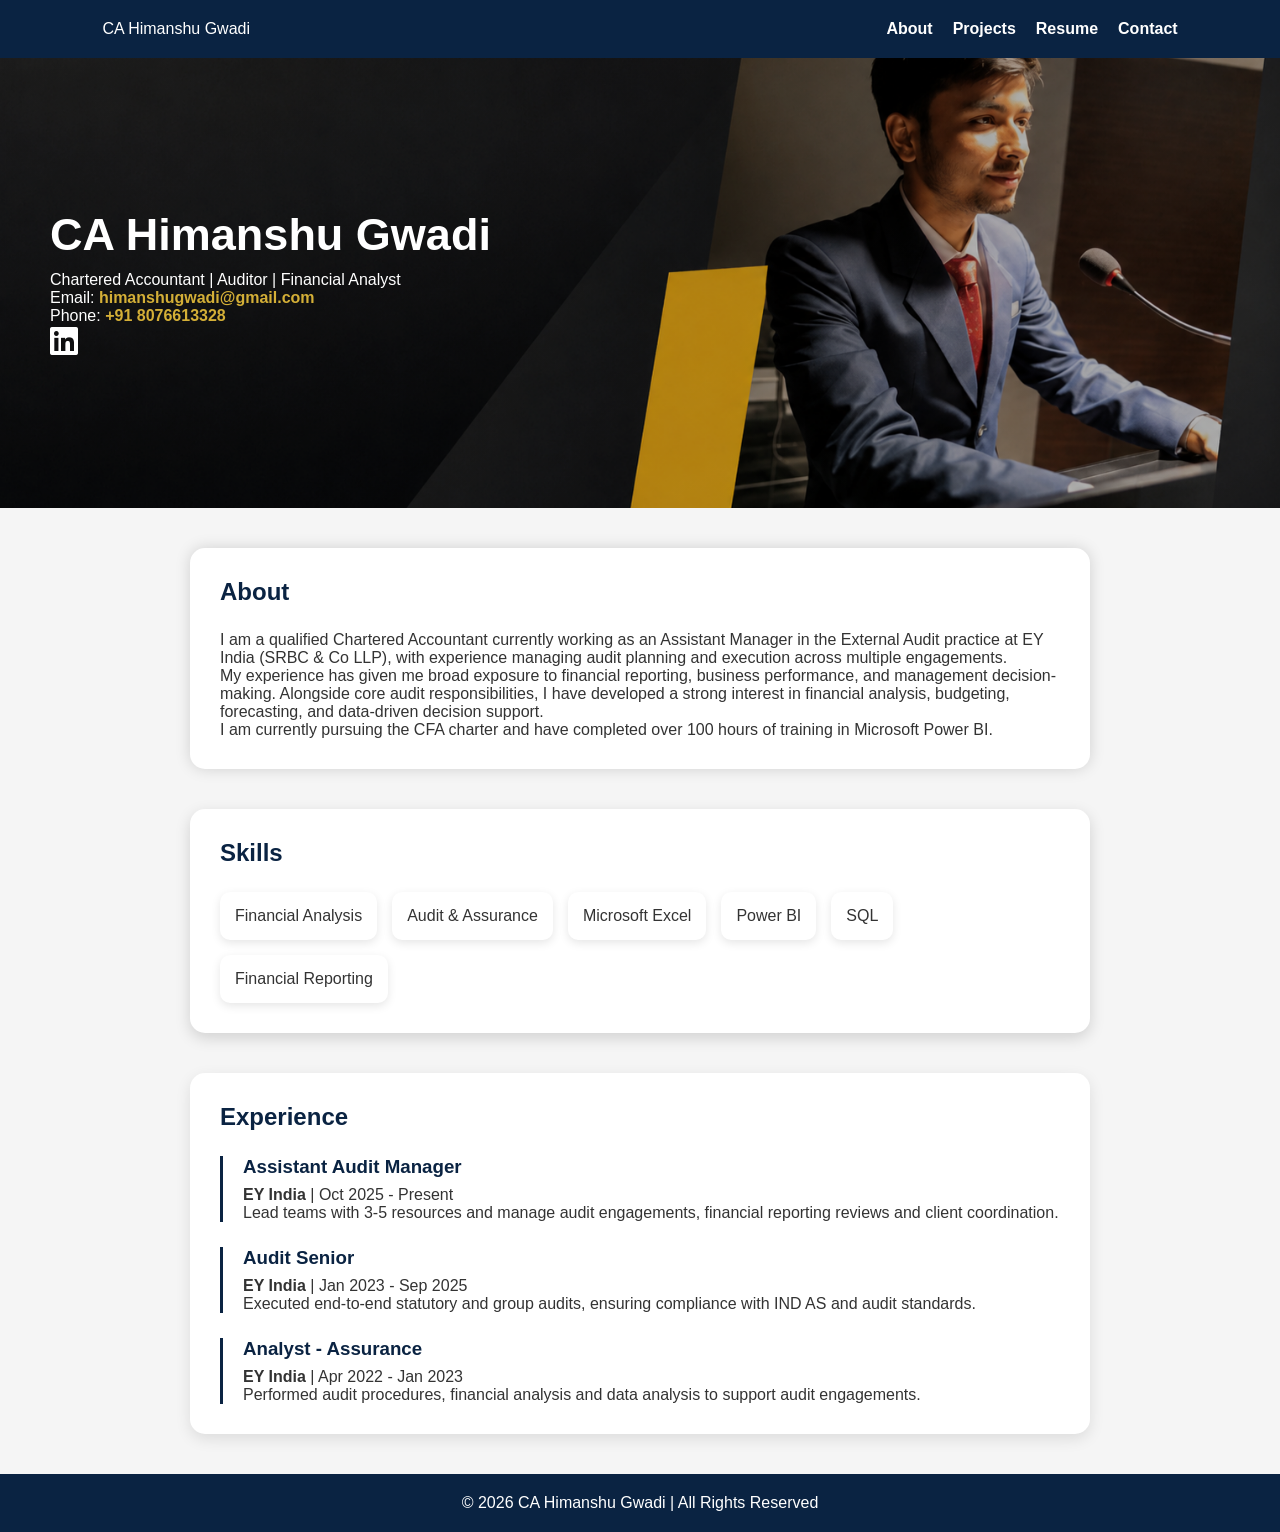
==== index.html @ 2fbb3cd6 "Update index.html" ====
<!DOCTYPE html>
<html lang="en">

  <head>
    <meta charset="UTF-8">
    <title>CA Himanshu Gwadi | Chartered Accountant | Auditor | Financial Analyst</title>
    <meta name="description" content="CA Himanshu Gwadi - Chartered Accountant, Auditor and Financial Analyst. Experienced in Audit, Financial Reporting, Power BI, Excel and SQL.">
   <meta name="keywords" content="CA Himanshu Gwadi, Chartered Accountant, Auditor, Financial Analyst, EY India, Power BI">
    <link rel="stylesheet" href="./style.css">

  </head>
    
  <body>
  <!DOCTYPE html>
<html lang="en">
<head>
<meta charset="UTF-8">
<meta name="viewport" content="width=device-width, initial-scale=1.0">
<title>CA Himanshu Gwadi</title>
<link rel="stylesheet" href="style.css">
  <link rel="stylesheet" href="https://cdnjs.cloudflare.com/ajax/libs/font-awesome/6.5.1/css/all.min.css">
</head>
<body>

<header>
    <div class="logo">CA Himanshu Gwadi</div>

    <nav>
        <ul>
            <li><a href="#about">About</a></li>
          <li><a href="Project.html">Projects</a></li>
 <li>
  <a href="https://drive.google.com/file/d/1YlxK0AJlgb9xte6IPtw3_lzF6dj2iViG/view" target="_blank">
    Resume
  </a>
          </li>           
              
            <li><a href="contact.html">Contact</a></li>
        </ul>
    </nav>
</header>

<section class="hero">
    <div class="hero-text">
        <h1>CA Himanshu Gwadi</h1>
        <p>Chartered Accountant | Auditor | Financial Analyst</p>
      <p>Email: <a class="gold-link" href="mailto:himanshugwadi@gmail.com">himanshugwadi@gmail.com</a></p>

<p>Phone: <a class="gold-link" href="tel:+918076613328">+91 8076613328</a></p>
      
<p>
<a href="https://www.linkedin.com/in/himanshu-gwadi" target="_blank">
<i class="fa-brands fa-linkedin fa-2x"></i>
</a>
</p>
    </div>

    
</section>

<section id="about">
    <h2>About</h2>

    <p>
        I am a qualified Chartered Accountant currently working as an Assistant Manager in the External Audit practice at EY India (SRBC & Co LLP), with experience managing audit planning and execution across multiple engagements.
    </p>

    <p>
        My experience has given me broad exposure to financial reporting, business performance, and management decision-making. Alongside core audit responsibilities, I have developed a strong interest in financial analysis, budgeting, forecasting, and data-driven decision support.
    </p>

    <p>
        I am currently pursuing the CFA charter and have completed over 100 hours of training in Microsoft Power BI.
    </p>
</section>
  <section id="skills">
    <h2>Skills</h2>

  <div class="skills-grid">
    <div class="skill-box">Financial Analysis</div>
    <div class="skill-box">Audit & Assurance</div>
    <div class="skill-box">Microsoft Excel</div>
    <div class="skill-box">Power BI</div>
    <div class="skill-box">SQL</div>
    <div class="skill-box">Financial Reporting</div>
  </div>
  </section>
  <section id="experience">
    <h2>Experience</h2>
<div class="exp-item">
<h3>Assistant Audit Manager</h3>
<p><strong>EY India</strong> | Oct 2025 - Present</p>
<p>Lead teams with 3-5 resources and manage audit engagements, financial reporting reviews and client coordination.</p>
</div>

<div class="exp-item">
<h3>Audit Senior</h3>
<p><strong>EY India</strong> | Jan 2023 - Sep 2025</p>
<p>Executed end-to-end statutory and group audits, ensuring compliance with IND AS and audit standards.</p>
</div>

<div class="exp-item">
<h3>Analyst - Assurance</h3>
<p><strong>EY India</strong> | Apr 2022 - Jan 2023</p>
<p>Performed audit procedures, financial analysis and data analysis to support audit engagements.</p>
</div>
  
  </section>



<footer>
    <p>© 2026 CA Himanshu Gwadi | All Rights Reserved</p>
</footer>

<script src="script.js"></script>

    <script  src="./script.js"></script>

  </body>
  
</html>
---- style.css ----
*{
margin:0;
padding:0;
box-sizing:border-box;
font-family:Arial,sans-serif;
scroll-behavior:smooth;
}

body{
background:#f5f5f5;
color:#333;
}

header{
display:flex;
justify-content:space-between;
align-items:center;
padding:20px 8%;
background:#0a2342;
color:white;
position:sticky;
top:0;
}

nav ul{
display:flex;
list-style:none;
gap:20px;
}

nav a{
color:white;
text-decoration:none;
font-weight:bold;
}

.hero{
display:flex;
justify-content:center;
align-items:center;
gap:50px;
padding:80px 10%;
flex-wrap:wrap;
}

.hero-image img{
width:300px;
height:300px;
border-radius:50%;
object-fit:cover;
border:5px solid #0a2342;
}

.hero-text h1{
font-size:45px;
margin-bottom:10px;
}

.hero-text button{
padding:12px 25px;
border:none;
background:#0a2342;
color:white;
cursor:pointer;
margin-top:20px;
}

section{
padding:80px 10%;
}

h2{
margin-bottom:25px;
color:#0a2342;
}

.card{
background:white;
padding:20px;
margin-bottom:20px;
border-radius:10px;
box-shadow:0 2px 10px rgba(0,0,0,0.1);
}

form{
display:flex;
flex-direction:column;
gap:15px;
}

input,textarea{
padding:12px;
border:1px solid #ccc;
border-radius:5px;
}

textarea{
height:120px;
}

form button{
padding:12px;
background:#0a2342;
color:white;
border:none;
cursor:pointer;
}

footer{
text-align:center;
padding:20px;
background:#0a2342;
color:white;
}
.project-card{
    width:90%;
    max-width:800px;
    margin:30px auto;
    background:white;
    padding:20px;
    border-radius:10px;
    box-shadow:0 0 10px rgba(0,0,0,0.15);
}

.project-card img{
    width:100%;
    border-radius:10px;
}

.project-card h2{
    margin-top:15px;
}
.hero{
    background:
    linear-gradient(rgba(0,0,0,0.20),
    rgba(0,0,0,0.20)),
    url('banner.jpg');

    background-size: cover;
    background-position: center;
    background-repeat: no-repeat;

    min-height: 450px;
    display: flex;
    align-items: center;
    justify-content: space-between;
    padding: 50px;
    flex-wrap:wrap;
gap:50px;
}

.hero h1,
.hero p{
    color: white;
}
.fa-linkedin{
    color:white;
}
.hero a{
    text-decoration: none;
}

.gold-link,
.gold-link:link,
.gold-link:visited{
    color:#d4af37 !important;
    font-weight:600;
}

.gold-link:hover{
    color:#e6c55a !important;
}
#about{
    width: 90%;
    max-width: 900px;
    margin: 40px auto;
    background: white;
    padding: 30px;
    border-radius: 15px;
    box-shadow: 0 0 15px rgba(0,0,0,0.15);
}
#skills{
    width: 90%;
    max-width: 900px;
    margin: 40px auto;
    background: white;
    padding: 30px;
    border-radius: 15px;
    box-shadow: 0 5px 15px rgba(0,0,0,0.15);
    }

#skills .card{
    background: white;
    padding: 30px;
    border-radius: 15px;
    box-shadow: 0 8px 25px rgba(0,0,0,0.15);
}

#skills p{
    margin: 10px 0;
    font-weight: 500;
}
.skills-grid{
    display:flex;
    flex-wrap:wrap;
    gap:15px;
    margin-top:20px;
}

.skill-box{
    background:white;
    padding:15px;
    border-radius:10px;
    box-shadow:0 3px 10px rgba(0,0,0,0.1);
    text-align:center;
}
#experience{
    width:90%;
    max-width:900px;
    margin:40px auto;
}

#experience .card{
    background:white;
    padding:25px;
    margin-bottom:20px;
    border-radius:15px;
    box-shadow:0 5px 15px rgba(0,0,0,0.15);
}

#experience h3{
    color:#0a2342;
    margin-bottom:8px;
    }
.gold-link{
    color:#d4af37 !important;
    text-decoration:none;
    font-weight:600;
}
.hero p a,
.hero p a:link,
.hero p a:visited{
    color:#d4af37 !important;
    font-weight:600;
}
#experience{
    width:90%;
    max-width:900px;
    margin:40px auto;
    background:white;
    padding:30px;
    border-radius:15px;
    box-shadow:0 5px 15px rgba(0,0,0,0.1);
}

.exp-item{
    border-left:3px solid #0a2342;
    padding-left:20px;
    margin-bottom:25px;
}

.exp-item:last-child{
    margin-bottom:0;
}
.gold-link{
    color:#d4af37 !important;
}
---- style.css ----
*{
margin:0;
padding:0;
box-sizing:border-box;
font-family:Arial,sans-serif;
scroll-behavior:smooth;
}

body{
background:#f5f5f5;
color:#333;
}

header{
display:flex;
justify-content:space-between;
align-items:center;
padding:20px 8%;
background:#0a2342;
color:white;
position:sticky;
top:0;
}

nav ul{
display:flex;
list-style:none;
gap:20px;
}

nav a{
color:white;
text-decoration:none;
font-weight:bold;
}

.hero{
display:flex;
justify-content:center;
align-items:center;
gap:50px;
padding:80px 10%;
flex-wrap:wrap;
}

.hero-image img{
width:300px;
height:300px;
border-radius:50%;
object-fit:cover;
border:5px solid #0a2342;
}

.hero-text h1{
font-size:45px;
margin-bottom:10px;
}

.hero-text button{
padding:12px 25px;
border:none;
background:#0a2342;
color:white;
cursor:pointer;
margin-top:20px;
}

section{
padding:80px 10%;
}

h2{
margin-bottom:25px;
color:#0a2342;
}

.card{
background:white;
padding:20px;
margin-bottom:20px;
border-radius:10px;
box-shadow:0 2px 10px rgba(0,0,0,0.1);
}

form{
display:flex;
flex-direction:column;
gap:15px;
}

input,textarea{
padding:12px;
border:1px solid #ccc;
border-radius:5px;
}

textarea{
height:120px;
}

form button{
padding:12px;
background:#0a2342;
color:white;
border:none;
cursor:pointer;
}

footer{
text-align:center;
padding:20px;
background:#0a2342;
color:white;
}
.project-card{
    width:90%;
    max-width:800px;
    margin:30px auto;
    background:white;
    padding:20px;
    border-radius:10px;
    box-shadow:0 0 10px rgba(0,0,0,0.15);
}

.project-card img{
    width:100%;
    border-radius:10px;
}

.project-card h2{
    margin-top:15px;
}
.hero{
    background:
    linear-gradient(rgba(0,0,0,0.20),
    rgba(0,0,0,0.20)),
    url('banner.jpg');

    background-size: cover;
    background-position: center;
    background-repeat: no-repeat;

    min-height: 450px;
    display: flex;
    align-items: center;
    justify-content: space-between;
    padding: 50px;
    flex-wrap:wrap;
gap:50px;
}

.hero h1,
.hero p{
    color: white;
}
.fa-linkedin{
    color:white;
}
.hero a{
    text-decoration: none;
}

.gold-link,
.gold-link:link,
.gold-link:visited{
    color:#d4af37 !important;
    font-weight:600;
}

.gold-link:hover{
    color:#e6c55a !important;
}
#about{
    width: 90%;
    max-width: 900px;
    margin: 40px auto;
    background: white;
    padding: 30px;
    border-radius: 15px;
    box-shadow: 0 0 15px rgba(0,0,0,0.15);
}
#skills{
    width: 90%;
    max-width: 900px;
    margin: 40px auto;
    background: white;
    padding: 30px;
    border-radius: 15px;
    box-shadow: 0 5px 15px rgba(0,0,0,0.15);
    }

#skills .card{
    background: white;
    padding: 30px;
    border-radius: 15px;
    box-shadow: 0 8px 25px rgba(0,0,0,0.15);
}

#skills p{
    margin: 10px 0;
    font-weight: 500;
}
.skills-grid{
    display:flex;
    flex-wrap:wrap;
    gap:15px;
    margin-top:20px;
}

.skill-box{
    background:white;
    padding:15px;
    border-radius:10px;
    box-shadow:0 3px 10px rgba(0,0,0,0.1);
    text-align:center;
}
#experience{
    width:90%;
    max-width:900px;
    margin:40px auto;
}

#experience .card{
    background:white;
    padding:25px;
    margin-bottom:20px;
    border-radius:15px;
    box-shadow:0 5px 15px rgba(0,0,0,0.15);
}

#experience h3{
    color:#0a2342;
    margin-bottom:8px;
    }
.gold-link{
    color:#d4af37 !important;
    text-decoration:none;
    font-weight:600;
}
.hero p a,
.hero p a:link,
.hero p a:visited{
    color:#d4af37 !important;
    font-weight:600;
}
#experience{
    width:90%;
    max-width:900px;
    margin:40px auto;
    background:white;
    padding:30px;
    border-radius:15px;
    box-shadow:0 5px 15px rgba(0,0,0,0.1);
}

.exp-item{
    border-left:3px solid #0a2342;
    padding-left:20px;
    margin-bottom:25px;
}

.exp-item:last-child{
    margin-bottom:0;
}
.gold-link{
    color:#d4af37 !important;
}
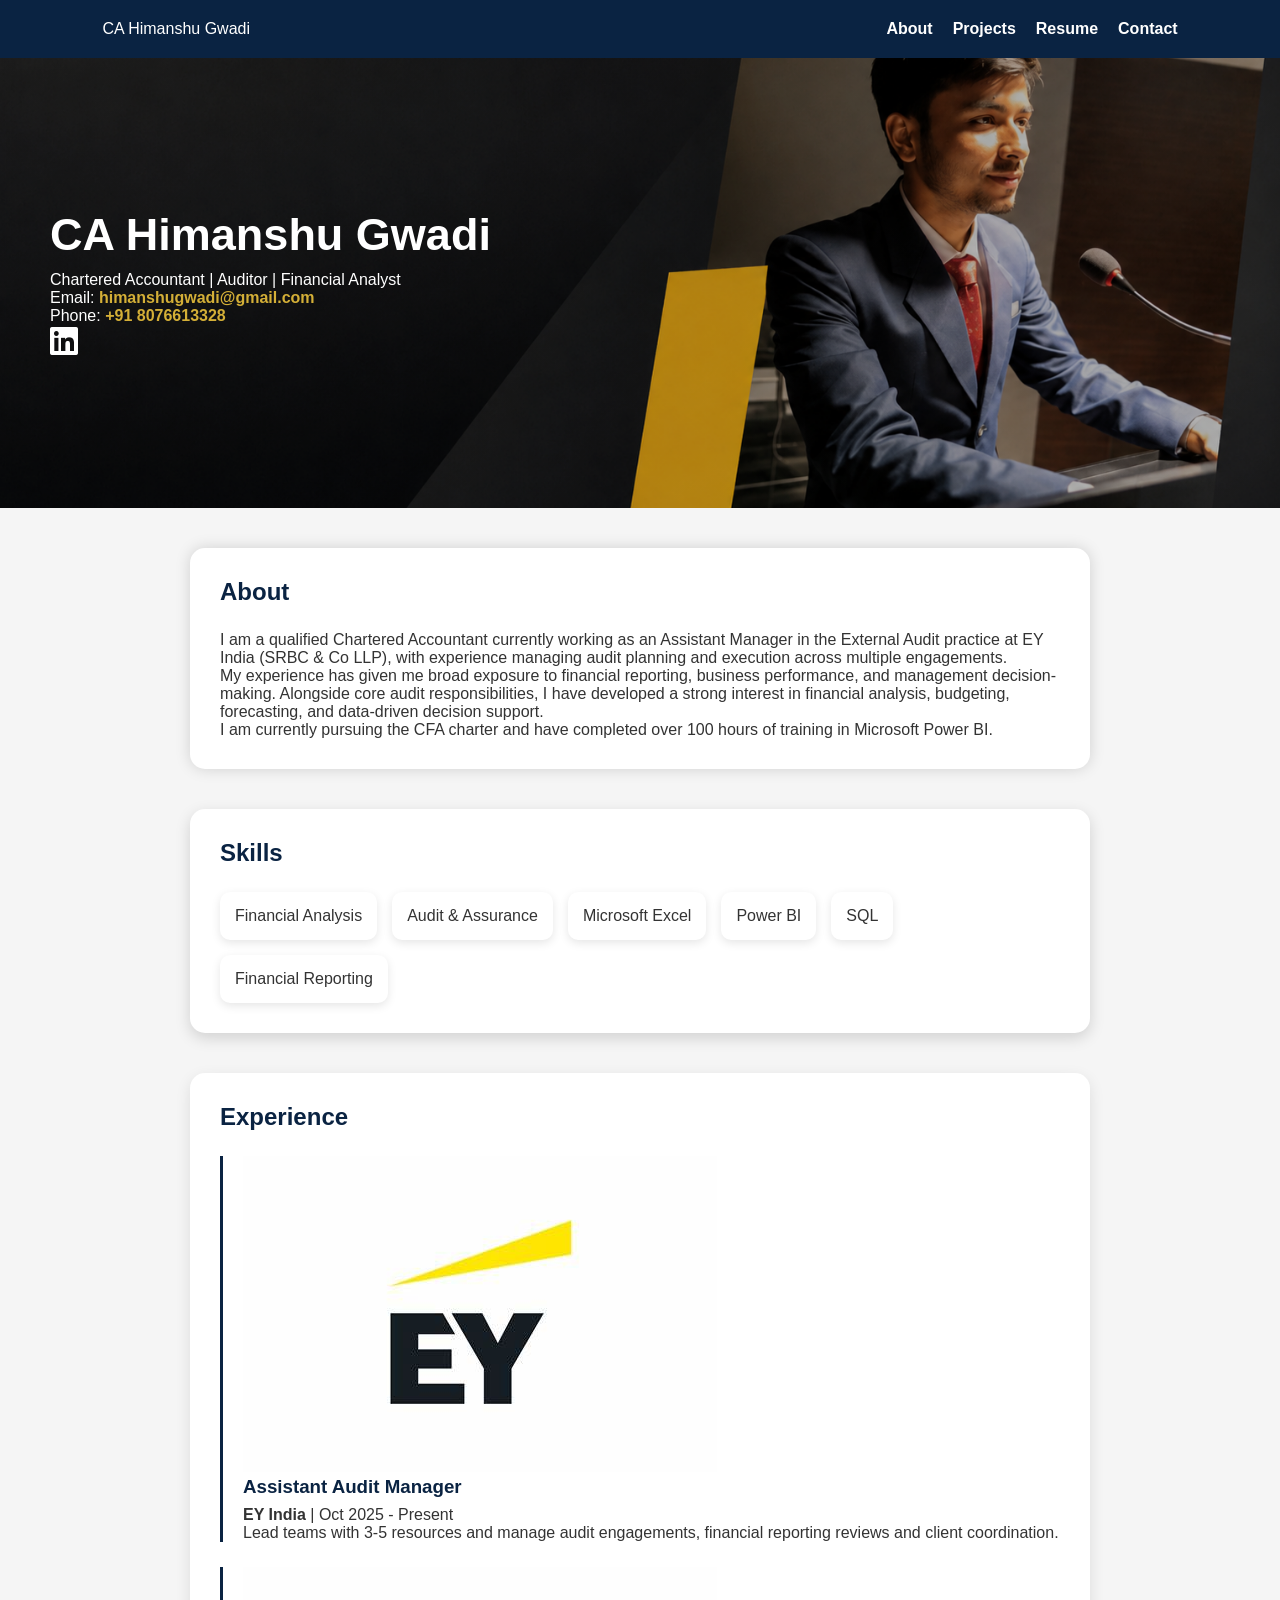
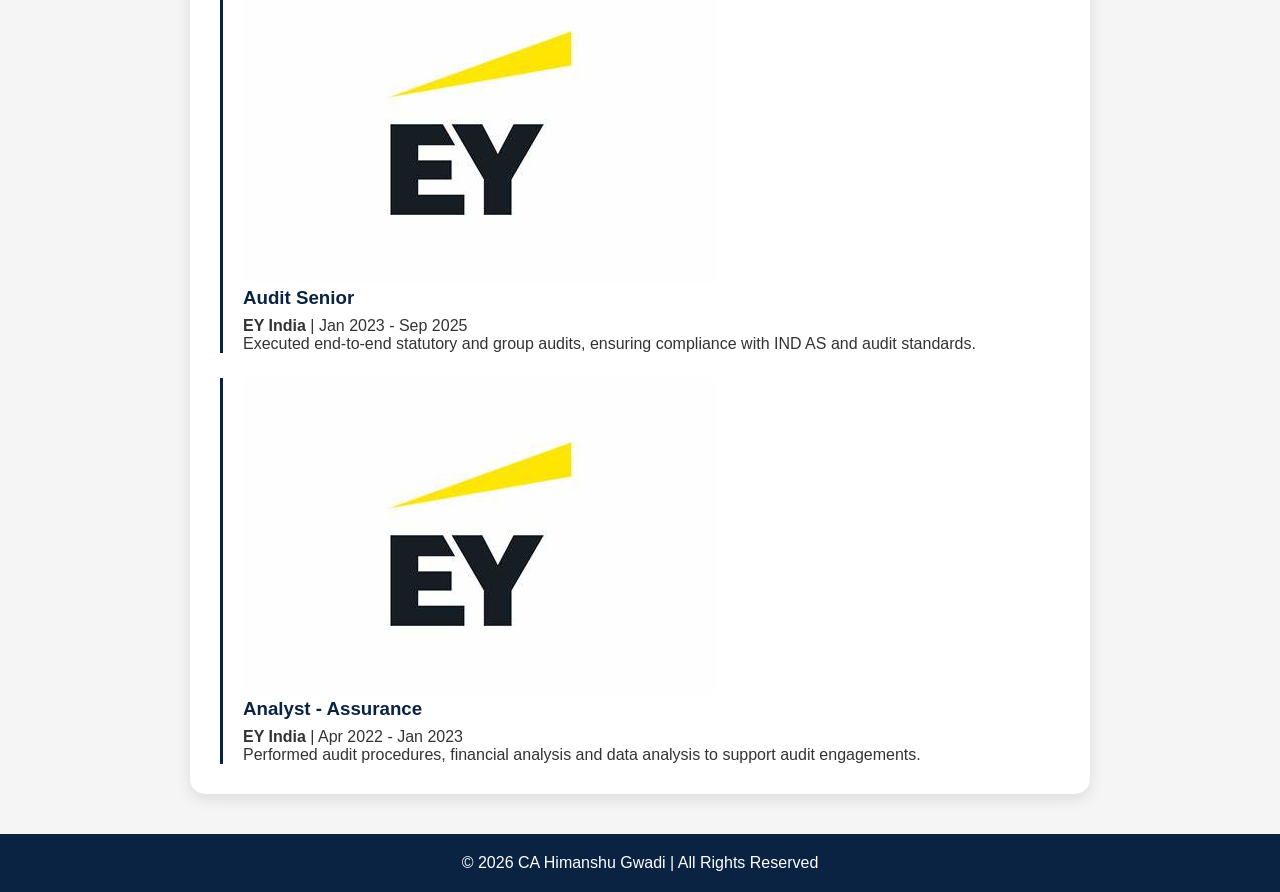
==== commit ce5f1c27: "Update index.html" ====
--- a/index.html
+++ b/index.html
@@ -88,19 +88,28 @@
   <section id="experience">
     <h2>Experience</h2>
 <div class="exp-item">
-<h3>Assistant Audit Manager</h3>
+<div class="job-header">
+    <img src="ey-logo.png" alt="EY Logo" class="ey-logo">
+    <h3>Assistant Audit Manager</h3>
+</div>
 <p><strong>EY India</strong> | Oct 2025 - Present</p>
 <p>Lead teams with 3-5 resources and manage audit engagements, financial reporting reviews and client coordination.</p>
 </div>
 
 <div class="exp-item">
-<h3>Audit Senior</h3>
+<div class="job-header">
+    <img src="ey-logo.png" alt="EY Logo" class="ey-logo">
+    <h3>Audit Senior</h3>
+</div>
 <p><strong>EY India</strong> | Jan 2023 - Sep 2025</p>
 <p>Executed end-to-end statutory and group audits, ensuring compliance with IND AS and audit standards.</p>
 </div>
 
 <div class="exp-item">
-<h3>Analyst - Assurance</h3>
+<div class="job-header">
+    <img src="ey-logo.png" alt="EY Logo" class="ey-logo">
+    <h3>Analyst - Assurance</h3>
+</div>
 <p><strong>EY India</strong> | Apr 2022 - Jan 2023</p>
 <p>Performed audit procedures, financial analysis and data analysis to support audit engagements.</p>
 </div>
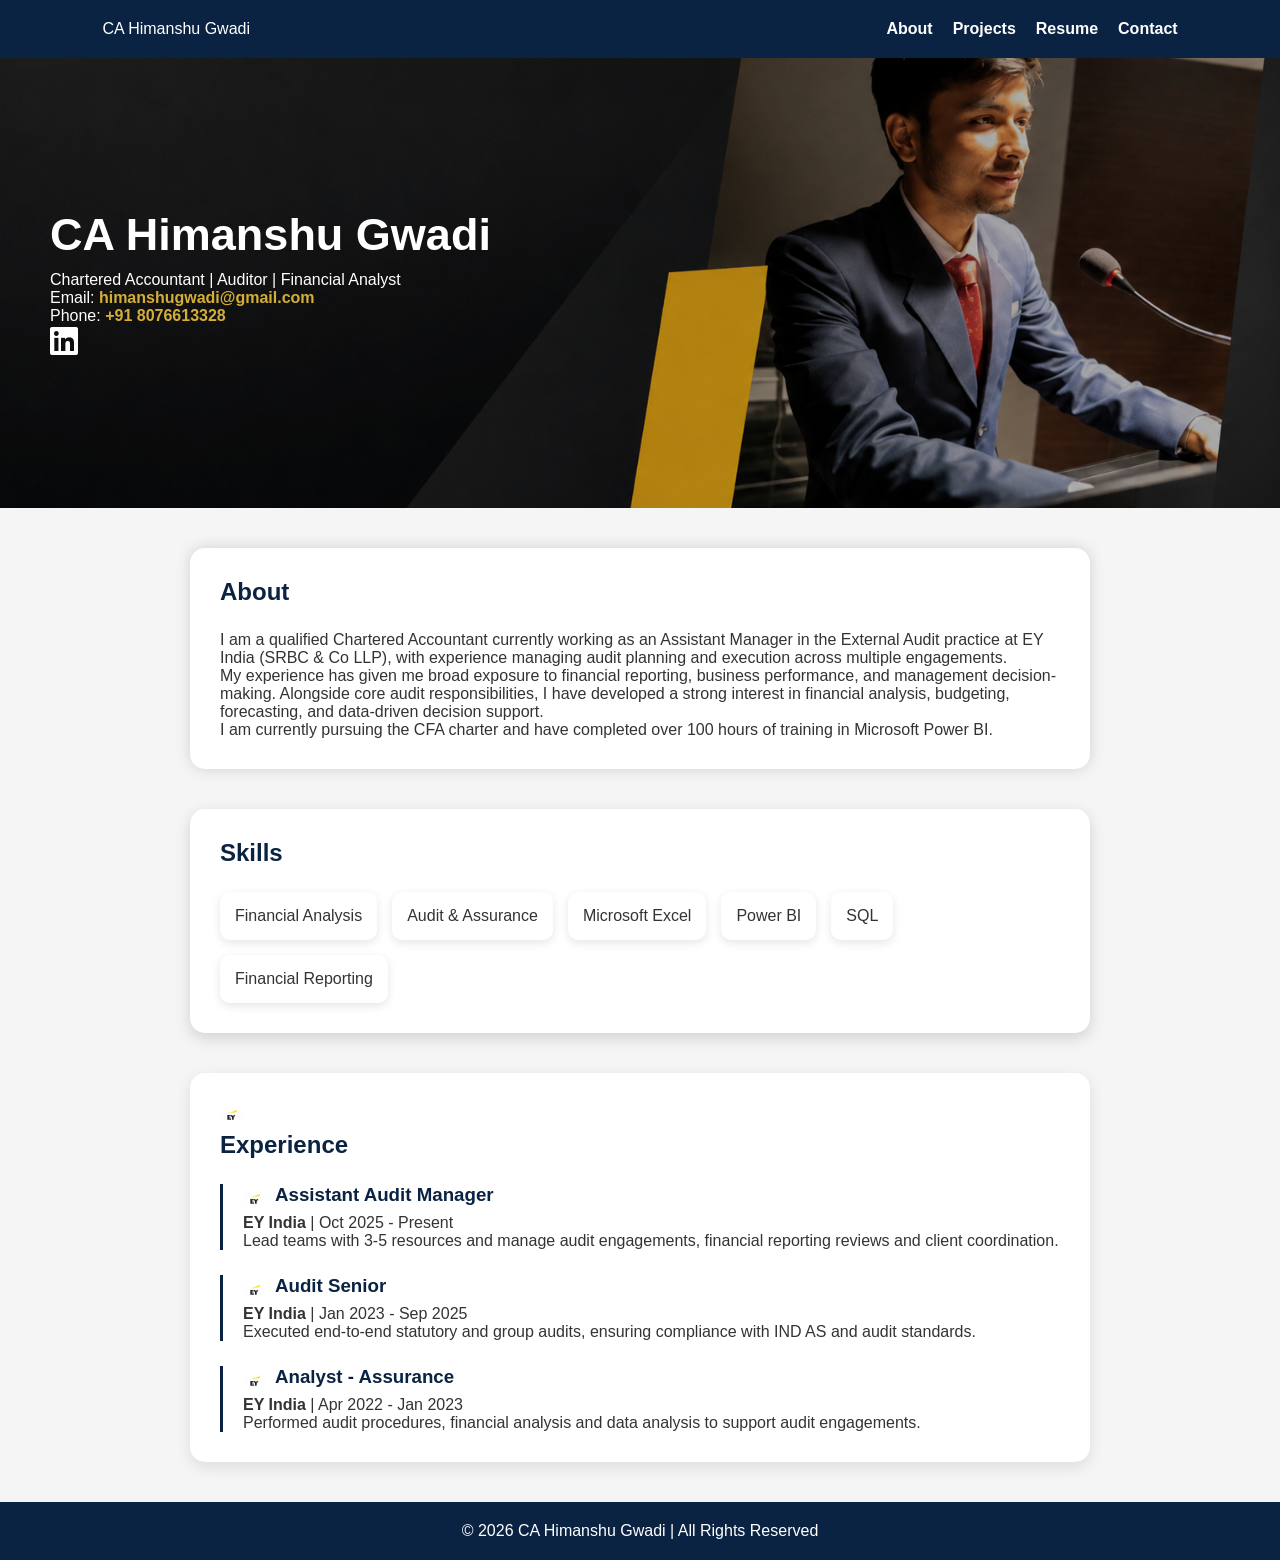
==== commit df759350: "Update index.html" ====
--- a/index.html
+++ b/index.html
@@ -86,7 +86,10 @@
   </div>
   </section>
   <section id="experience">
+    <div class="experience-header">
+    <img src="ey-logo.png" class="ey-logo">
     <h2>Experience</h2>
+    </div>
 <div class="exp-item">
 <div class="job-header">
     <img src="ey-logo.png" alt="EY Logo" class="ey-logo">
--- a/style.css
+++ b/style.css
@@ -265,3 +265,14 @@
 .gold-link{
     color:#d4af37 !important;
 }
+.job-header{
+    display:flex;
+    align-items:center;
+    gap:8px;
+}
+
+.ey-logo{
+    width:24px;
+    height:24px;
+    object-fit:contain;
+}
--- a/style.css
+++ b/style.css
@@ -265,3 +265,14 @@
 .gold-link{
     color:#d4af37 !important;
 }
+.job-header{
+    display:flex;
+    align-items:center;
+    gap:8px;
+}
+
+.ey-logo{
+    width:24px;
+    height:24px;
+    object-fit:contain;
+}
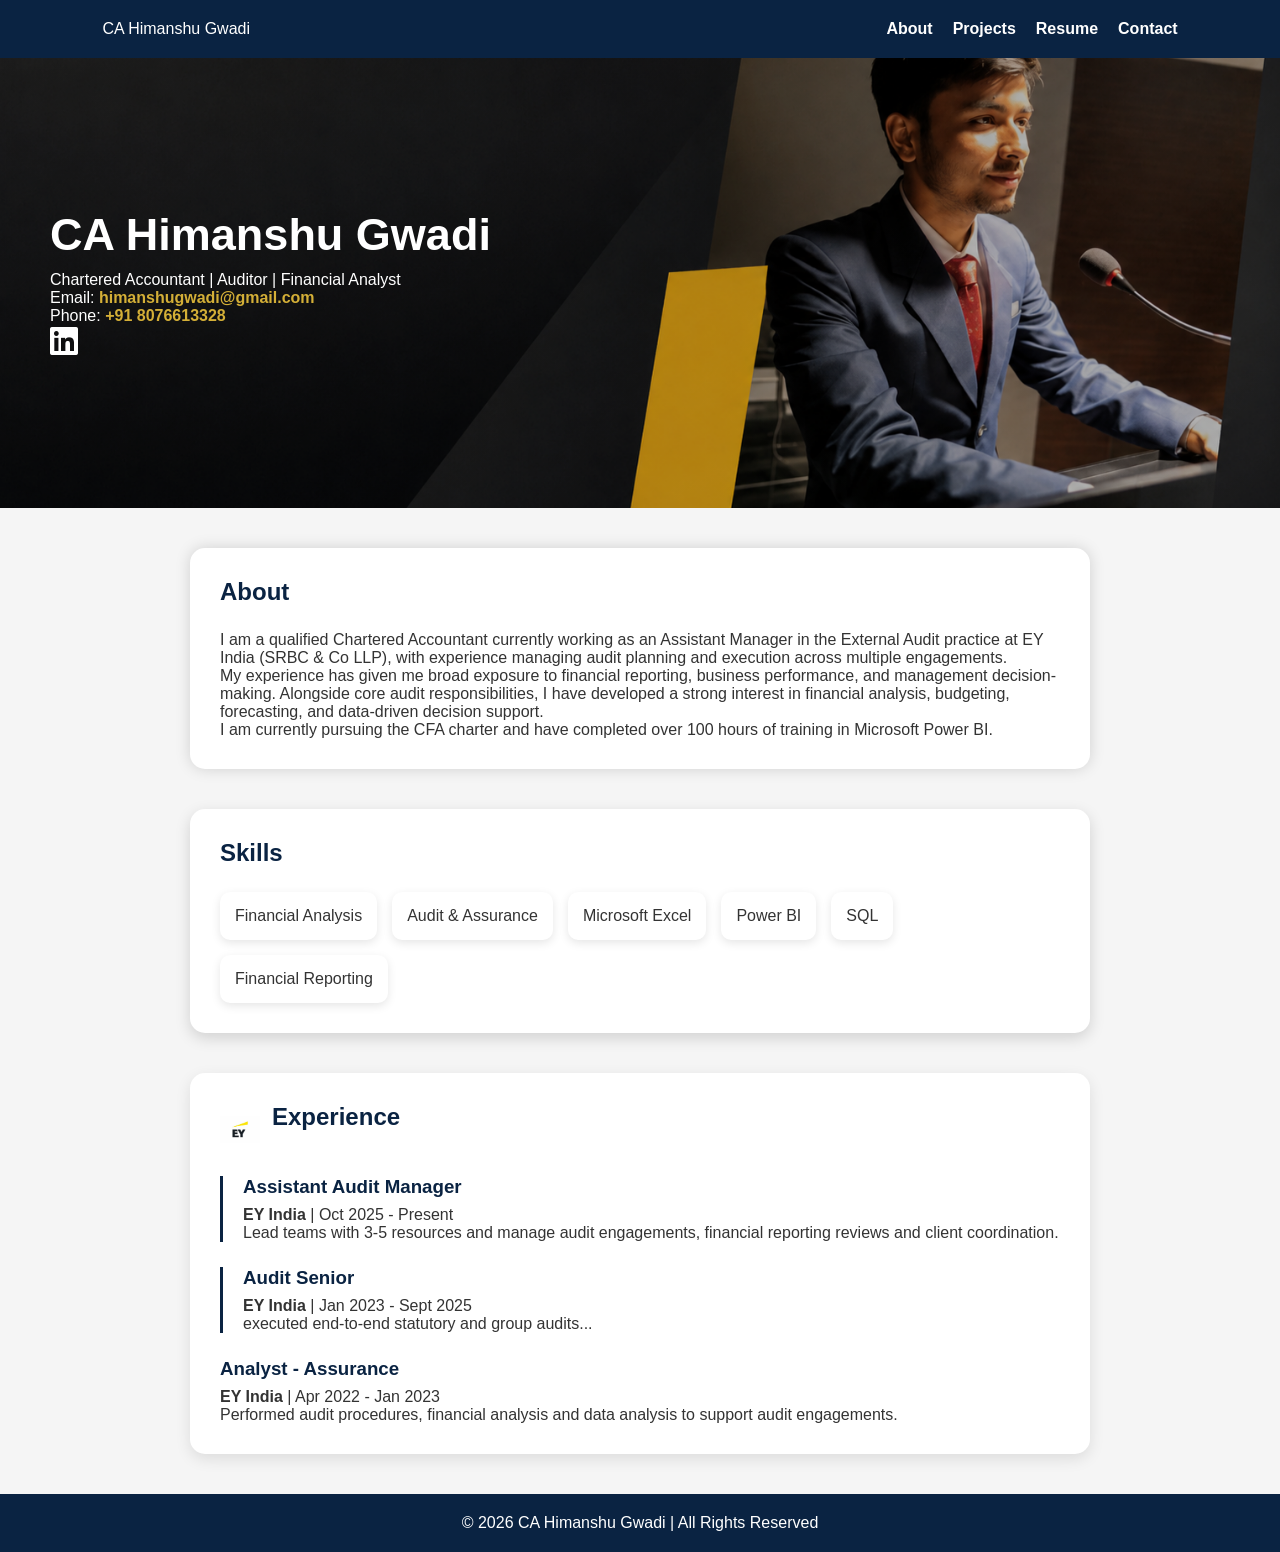
==== commit 98f00161: "Update index.html" ====
--- a/index.html
+++ b/index.html
@@ -91,28 +91,18 @@
     <h2>Experience</h2>
     </div>
 <div class="exp-item">
-<div class="job-header">
-    <img src="ey-logo.png" alt="EY Logo" class="ey-logo">
-    <h3>Assistant Audit Manager</h3>
-</div>
+  <h3>Assistant Audit Manager</h3>
 <p><strong>EY India</strong> | Oct 2025 - Present</p>
 <p>Lead teams with 3-5 resources and manage audit engagements, financial reporting reviews and client coordination.</p>
 </div>
 
 <div class="exp-item">
-<div class="job-header">
-    <img src="ey-logo.png" alt="EY Logo" class="ey-logo">
-    <h3>Audit Senior</h3>
-</div>
-<p><strong>EY India</strong> | Jan 2023 - Sep 2025</p>
-<p>Executed end-to-end statutory and group audits, ensuring compliance with IND AS and audit standards.</p>
+<h3>Audit Senior</h3>
+ <p><strong>EY India</strong> | Jan 2023 - Sept 2025</p> 
+  <p>executed end-to-end statutory and group audits...</p> 
 </div>
 
-<div class="exp-item">
-<div class="job-header">
-    <img src="ey-logo.png" alt="EY Logo" class="ey-logo">
-    <h3>Analyst - Assurance</h3>
-</div>
+<h3>Analyst - Assurance</h3>
 <p><strong>EY India</strong> | Apr 2022 - Jan 2023</p>
 <p>Performed audit procedures, financial analysis and data analysis to support audit engagements.</p>
 </div>
--- a/style.css
+++ b/style.css
@@ -276,3 +276,14 @@
     height:24px;
     object-fit:contain;
 }
+.experience-header{
+    display:flex;
+    align-items:center;
+    gap:12px;
+    margin-bottom:20px;
+}
+
+.ey-logo{
+    width:40px;
+    height:40px;
+    object-fit:contain;
--- a/style.css
+++ b/style.css
@@ -276,3 +276,14 @@
     height:24px;
     object-fit:contain;
 }
+.experience-header{
+    display:flex;
+    align-items:center;
+    gap:12px;
+    margin-bottom:20px;
+}
+
+.ey-logo{
+    width:40px;
+    height:40px;
+    object-fit:contain;
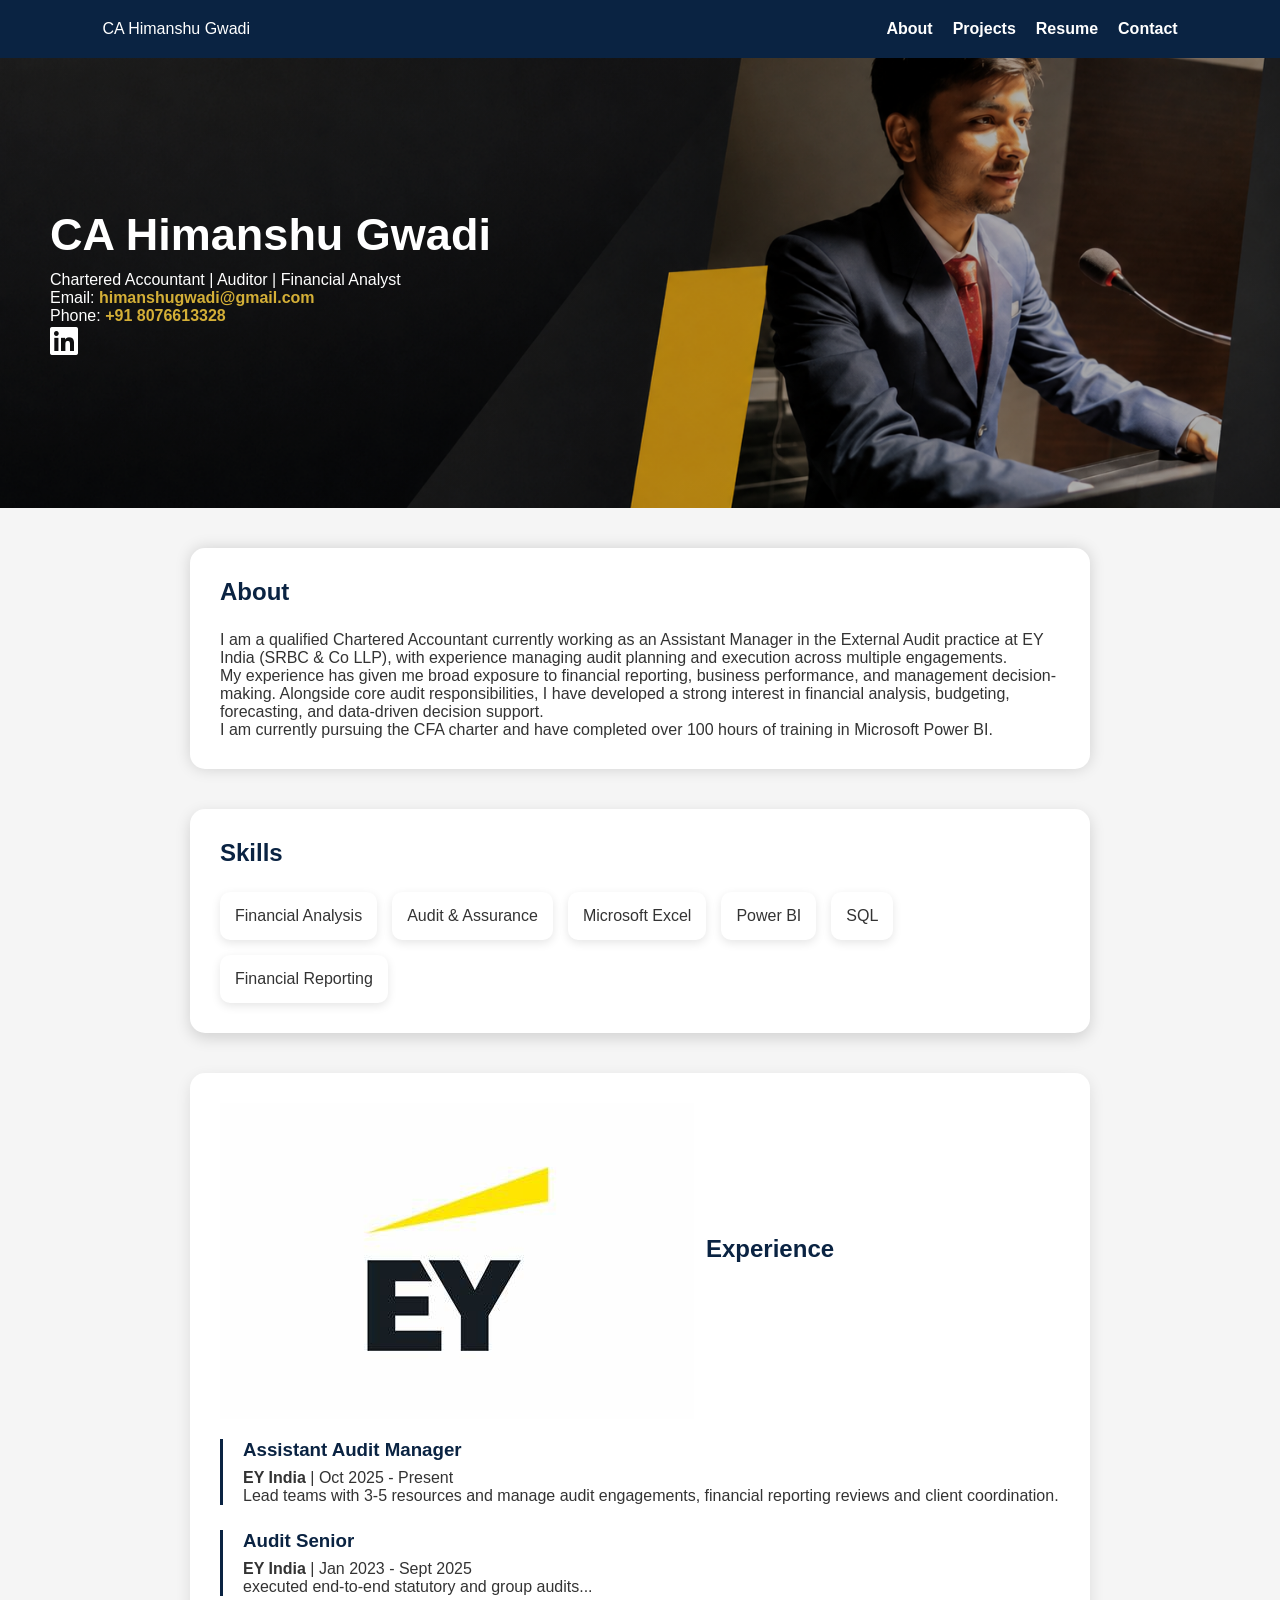
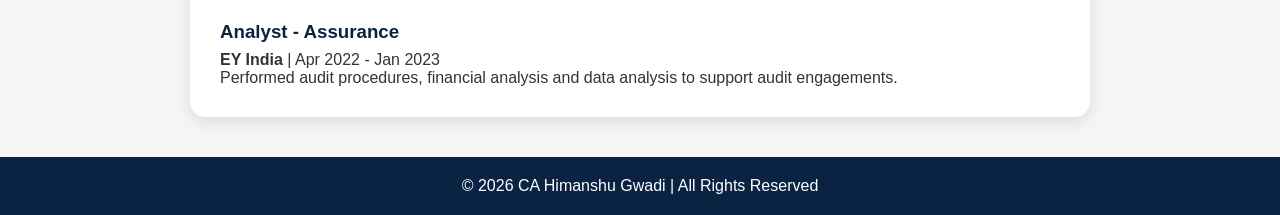
==== commit 80be05c3: "Update index.html" ====
--- a/index.html
+++ b/index.html
@@ -87,7 +87,7 @@
   </section>
   <section id="experience">
     <div class="experience-header">
-    <img src="ey-logo.png" class="ey-logo">
+    <img src="ey-logo.png" class="experience-logo">
     <h2>Experience</h2>
     </div>
 <div class="exp-item">
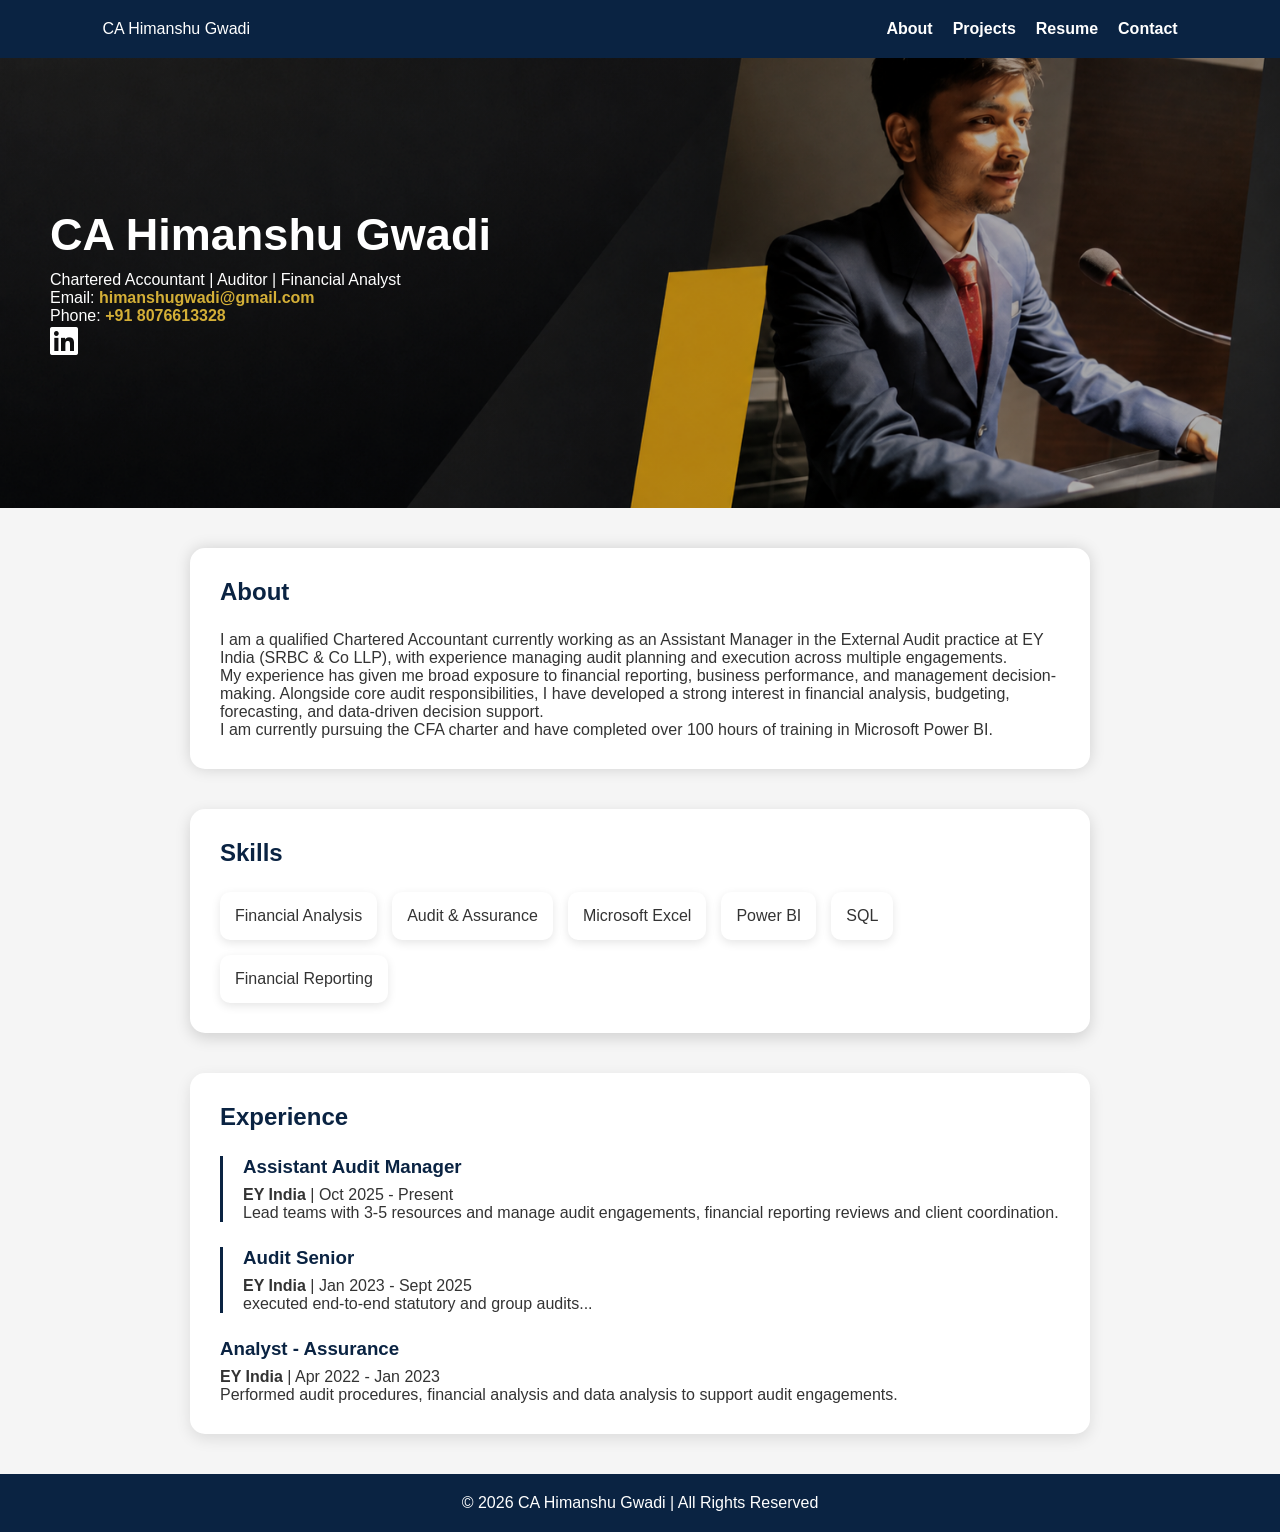
==== commit 19278d2f: "Update index.htm" ====
--- a/index.html
+++ b/index.html
@@ -86,8 +86,6 @@
   </div>
   </section>
   <section id="experience">
-    <div class="experience-header">
-    <img src="ey-logo.png" class="experience-logo">
     <h2>Experience</h2>
     </div>
 <div class="exp-item">
--- a/style.css
+++ b/style.css
@@ -283,7 +283,7 @@
     margin-bottom:20px;
 }
 
-.ey-logo{
+.experience-logo{
     width:40px;
     height:40px;
     object-fit:contain;
--- a/style.css
+++ b/style.css
@@ -283,7 +283,7 @@
     margin-bottom:20px;
 }
 
-.ey-logo{
+.experience-logo{
     width:40px;
     height:40px;
     object-fit:contain;
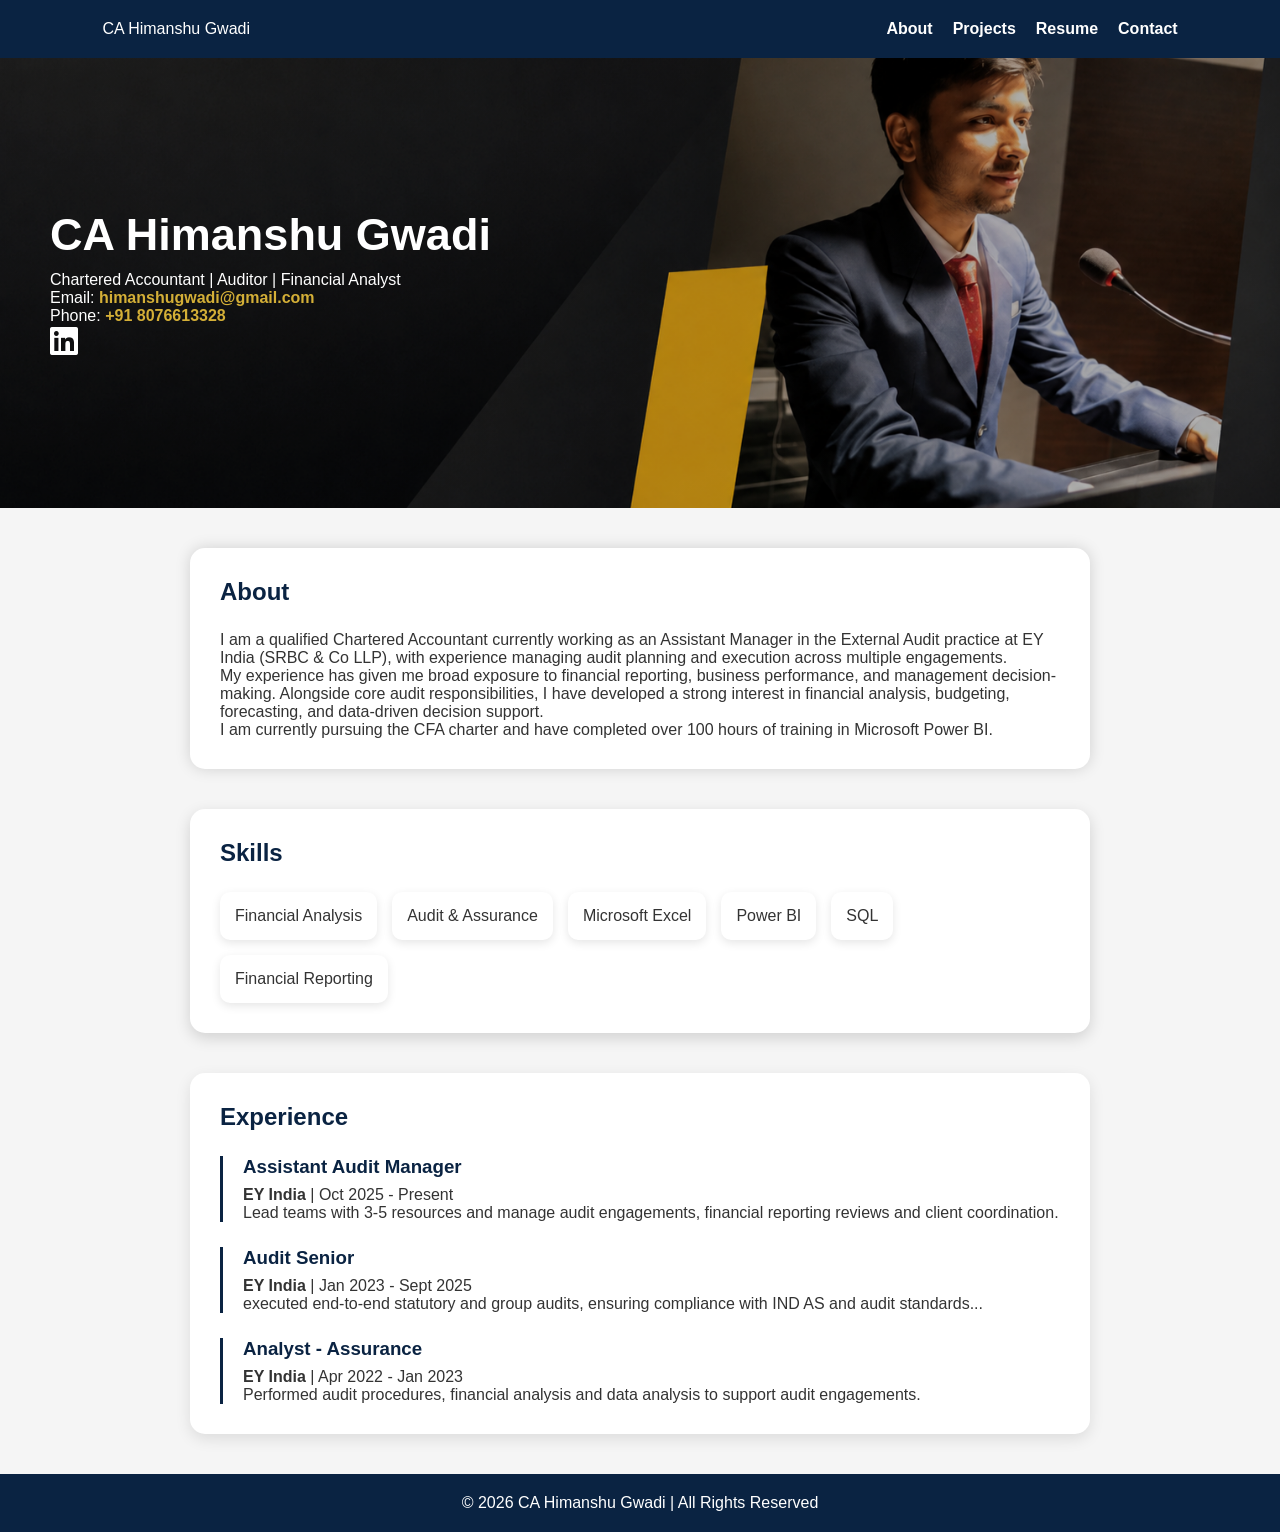
==== commit 8f35fd8b: "Update index.html" ====
--- a/index.html
+++ b/index.html
@@ -97,9 +97,10 @@
 <div class="exp-item">
 <h3>Audit Senior</h3>
  <p><strong>EY India</strong> | Jan 2023 - Sept 2025</p> 
-  <p>executed end-to-end statutory and group audits...</p> 
-</div>
+  <p>executed end-to-end statutory and group audits, ensuring compliance with IND AS and audit standards...</p> 
+  </div>
 
+ <div class="exp-item">
 <h3>Analyst - Assurance</h3>
 <p><strong>EY India</strong> | Apr 2022 - Jan 2023</p>
 <p>Performed audit procedures, financial analysis and data analysis to support audit engagements.</p>
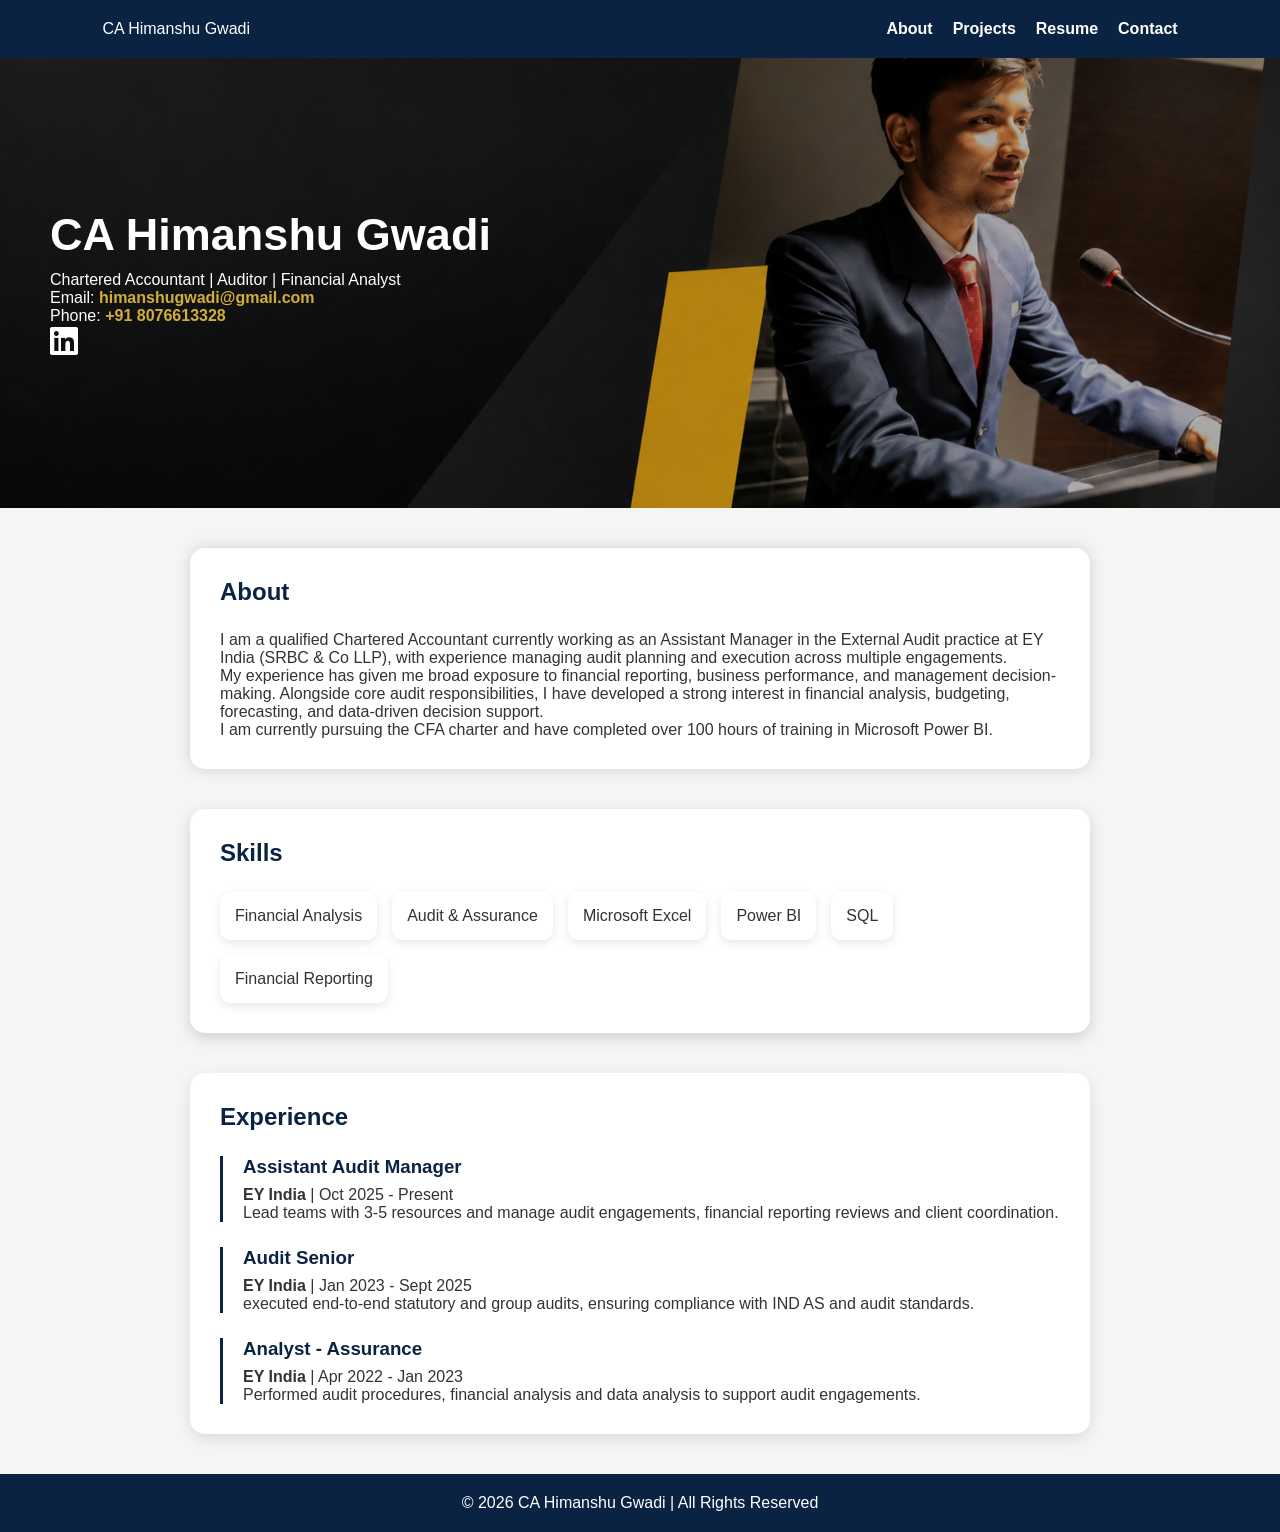
==== commit 7a0e2f67: "Update index.html" ====
--- a/index.html
+++ b/index.html
@@ -97,7 +97,7 @@
 <div class="exp-item">
 <h3>Audit Senior</h3>
  <p><strong>EY India</strong> | Jan 2023 - Sept 2025</p> 
-  <p>executed end-to-end statutory and group audits, ensuring compliance with IND AS and audit standards...</p> 
+  <p>executed end-to-end statutory and group audits, ensuring compliance with IND AS and audit standards.</p> 
   </div>
 
  <div class="exp-item">
